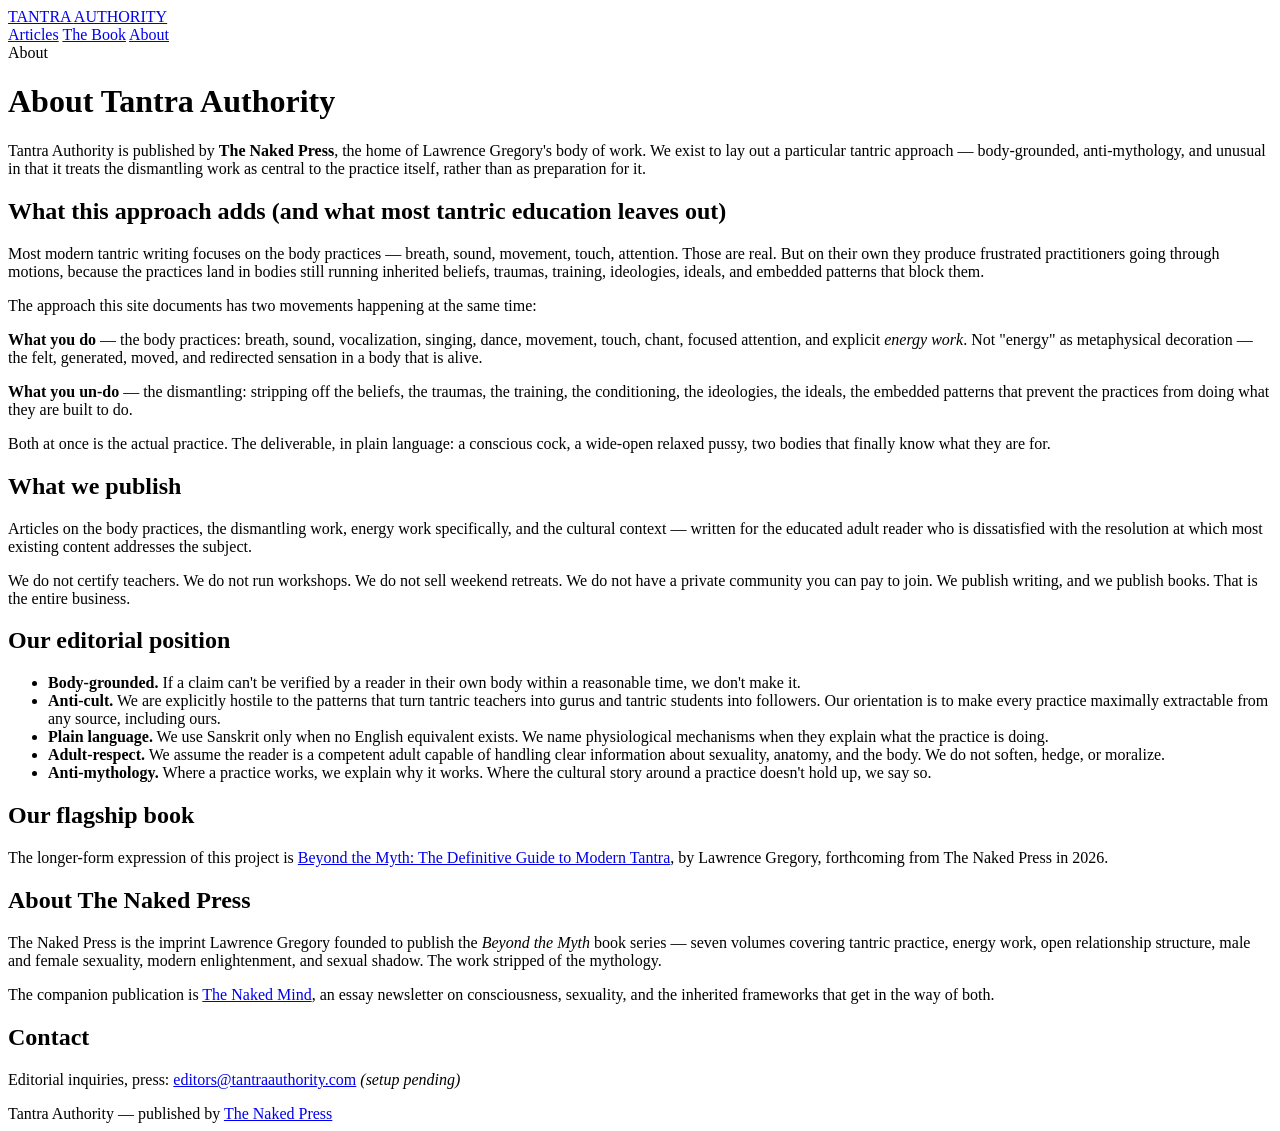
==== about.html @ ad5e303a "Framework correction: two movements (body + dismantling), broader vocabulary, energy honored Per Law" ====
<!DOCTYPE html>
<html lang="en">
<head>
<meta charset="UTF-8">
<meta name="viewport" content="width=device-width, initial-scale=1.0">
<title>About — Tantra Authority</title>
<meta name="description" content="Tantra Authority is published by The Naked Press. Our work is to lay out Lawrence Gregory's tantric approach in plain language — the body practices AND the dismantling work — for adult readers.">
<link rel="stylesheet" href="styles.css">
<link rel="icon" href="data:image/svg+xml,<svg xmlns='http://www.w3.org/2000/svg' viewBox='0 0 100 100'><text y='.9em' font-size='90'>○</text></svg>">
</head>
<body>

<header class="site-header">
  <div class="site-header-inner">
    <a href="index.html" class="site-logo">TANTRA <span>AUTHORITY</span></a>
    <nav class="site-nav">
      <a href="index.html">Articles</a>
      <a href="book.html">The Book</a>
      <a href="about.html">About</a>
    </nav>
  </div>
</header>

<main>

  <div class="article-meta">
    <span class="pill">About</span>
  </div>

  <h1>About Tantra Authority</h1>

  <p>Tantra Authority is published by <strong>The Naked Press</strong>, the home of Lawrence Gregory's body of work. We exist to lay out a particular tantric approach — body-grounded, anti-mythology, and unusual in that it treats the dismantling work as central to the practice itself, rather than as preparation for it.</p>

  <h2>What this approach adds (and what most tantric education leaves out)</h2>

  <p>Most modern tantric writing focuses on the body practices — breath, sound, movement, touch, attention. Those are real. But on their own they produce frustrated practitioners going through motions, because the practices land in bodies still running inherited beliefs, traumas, training, ideologies, ideals, and embedded patterns that block them.</p>

  <p>The approach this site documents has two movements happening at the same time:</p>

  <p><strong>What you do</strong> — the body practices: breath, sound, vocalization, singing, dance, movement, touch, chant, focused attention, and explicit <em>energy work</em>. Not "energy" as metaphysical decoration — the felt, generated, moved, and redirected sensation in a body that is alive.</p>

  <p><strong>What you un-do</strong> — the dismantling: stripping off the beliefs, the traumas, the training, the conditioning, the ideologies, the ideals, the embedded patterns that prevent the practices from doing what they are built to do.</p>

  <p>Both at once is the actual practice. The deliverable, in plain language: a conscious cock, a wide-open relaxed pussy, two bodies that finally know what they are for.</p>

  <h2>What we publish</h2>

  <p>Articles on the body practices, the dismantling work, energy work specifically, and the cultural context — written for the educated adult reader who is dissatisfied with the resolution at which most existing content addresses the subject.</p>

  <p>We do not certify teachers. We do not run workshops. We do not sell weekend retreats. We do not have a private community you can pay to join. We publish writing, and we publish books. That is the entire business.</p>

  <h2>Our editorial position</h2>

  <ul>
    <li><strong>Body-grounded.</strong> If a claim can't be verified by a reader in their own body within a reasonable time, we don't make it.</li>
    <li><strong>Anti-cult.</strong> We are explicitly hostile to the patterns that turn tantric teachers into gurus and tantric students into followers. Our orientation is to make every practice maximally extractable from any source, including ours.</li>
    <li><strong>Plain language.</strong> We use Sanskrit only when no English equivalent exists. We name physiological mechanisms when they explain what the practice is doing.</li>
    <li><strong>Adult-respect.</strong> We assume the reader is a competent adult capable of handling clear information about sexuality, anatomy, and the body. We do not soften, hedge, or moralize.</li>
    <li><strong>Anti-mythology.</strong> Where a practice works, we explain why it works. Where the cultural story around a practice doesn't hold up, we say so.</li>
  </ul>

  <h2>Our flagship book</h2>

  <p>The longer-form expression of this project is <a href="book.html">Beyond the Myth: The Definitive Guide to Modern Tantra</a>, by Lawrence Gregory, forthcoming from The Naked Press in 2026.</p>

  <h2>About The Naked Press</h2>

  <p>The Naked Press is the imprint Lawrence Gregory founded to publish the <em>Beyond the Myth</em> book series — seven volumes covering tantric practice, energy work, open relationship structure, male and female sexuality, modern enlightenment, and sexual shadow. The work stripped of the mythology.</p>

  <p>The companion publication is <a href="https://thenakedmind.ai">The Naked Mind</a>, an essay newsletter on consciousness, sexuality, and the inherited frameworks that get in the way of both.</p>

  <h2>Contact</h2>

  <p>Editorial inquiries, press: <a href="mailto:editors@tantraauthority.com">editors@tantraauthority.com</a> <em>(setup pending)</em></p>

</main>

<footer class="site-footer">
  <div>Tantra Authority — published by <a href="https://thenaked.press">The Naked Press</a></div>
  
</footer>

</body>
</html>
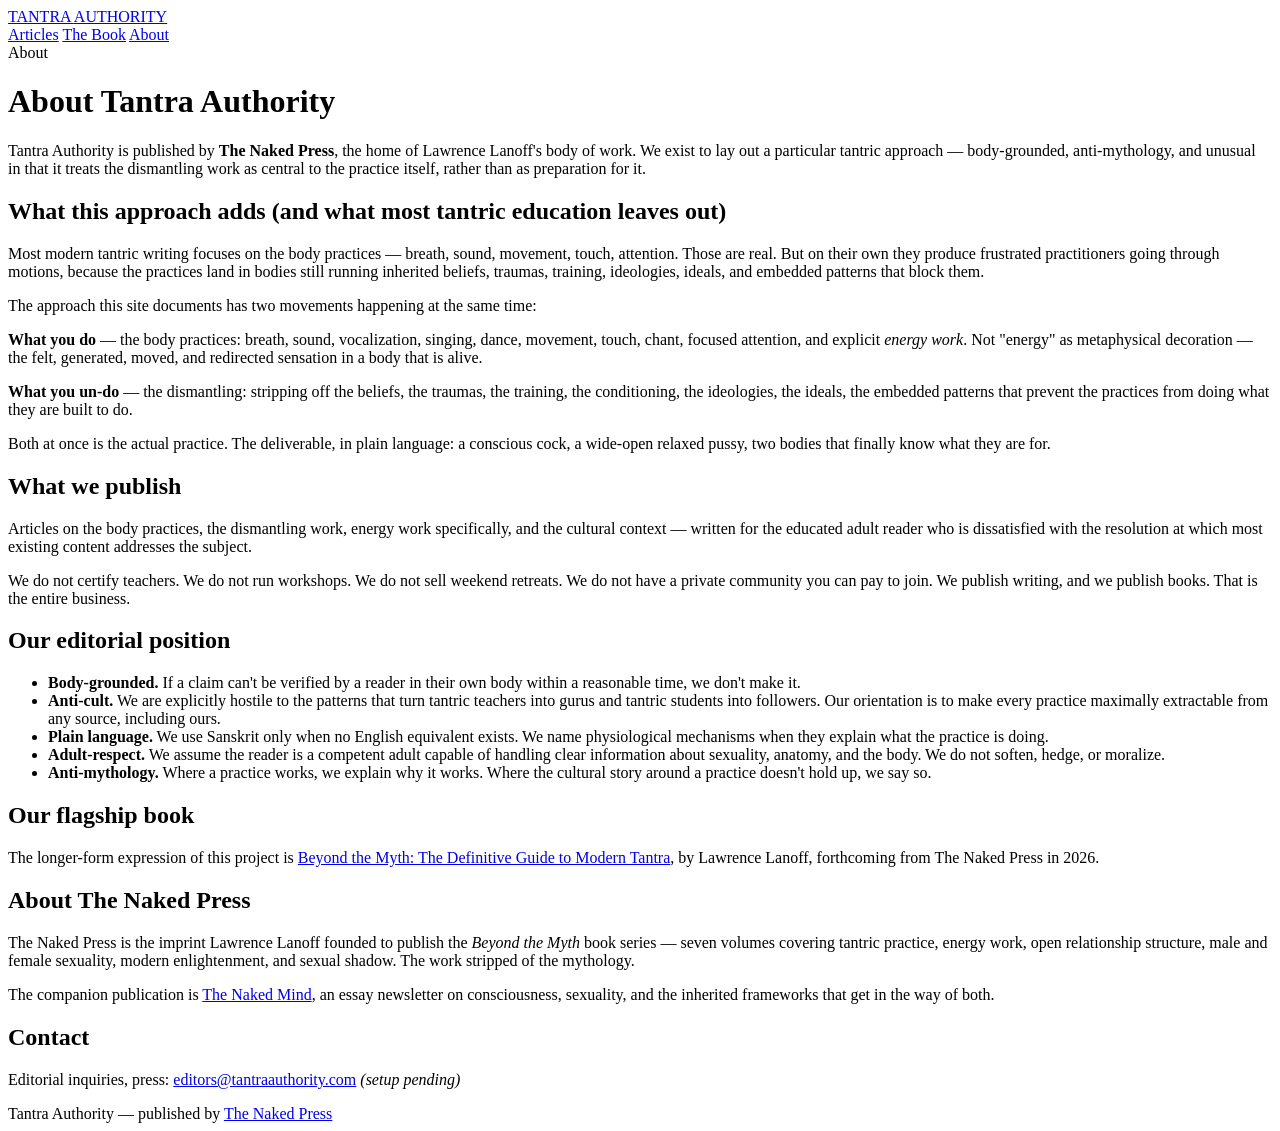
==== commit 4875ffca: "Byline LOCKED: Lawrence Lanoff. Author bio surfaces the director angle. Per Lawrence's decision — th" ====
--- a/about.html
+++ b/about.html
@@ -4,7 +4,7 @@
 <meta charset="UTF-8">
 <meta name="viewport" content="width=device-width, initial-scale=1.0">
 <title>About — Tantra Authority</title>
-<meta name="description" content="Tantra Authority is published by The Naked Press. Our work is to lay out Lawrence Gregory's tantric approach in plain language — the body practices AND the dismantling work — for adult readers.">
+<meta name="description" content="Tantra Authority is published by The Naked Press. Our work is to lay out Lawrence Lanoff's tantric approach in plain language — the body practices AND the dismantling work — for adult readers.">
 <link rel="stylesheet" href="styles.css">
 <link rel="icon" href="data:image/svg+xml,<svg xmlns='http://www.w3.org/2000/svg' viewBox='0 0 100 100'><text y='.9em' font-size='90'>○</text></svg>">
 </head>
@@ -29,7 +29,7 @@
 
   <h1>About Tantra Authority</h1>
 
-  <p>Tantra Authority is published by <strong>The Naked Press</strong>, the home of Lawrence Gregory's body of work. We exist to lay out a particular tantric approach — body-grounded, anti-mythology, and unusual in that it treats the dismantling work as central to the practice itself, rather than as preparation for it.</p>
+  <p>Tantra Authority is published by <strong>The Naked Press</strong>, the home of Lawrence Lanoff's body of work. We exist to lay out a particular tantric approach — body-grounded, anti-mythology, and unusual in that it treats the dismantling work as central to the practice itself, rather than as preparation for it.</p>
 
   <h2>What this approach adds (and what most tantric education leaves out)</h2>
 
@@ -61,11 +61,11 @@
 
   <h2>Our flagship book</h2>
 
-  <p>The longer-form expression of this project is <a href="book.html">Beyond the Myth: The Definitive Guide to Modern Tantra</a>, by Lawrence Gregory, forthcoming from The Naked Press in 2026.</p>
+  <p>The longer-form expression of this project is <a href="book.html">Beyond the Myth: The Definitive Guide to Modern Tantra</a>, by Lawrence Lanoff, forthcoming from The Naked Press in 2026.</p>
 
   <h2>About The Naked Press</h2>
 
-  <p>The Naked Press is the imprint Lawrence Gregory founded to publish the <em>Beyond the Myth</em> book series — seven volumes covering tantric practice, energy work, open relationship structure, male and female sexuality, modern enlightenment, and sexual shadow. The work stripped of the mythology.</p>
+  <p>The Naked Press is the imprint Lawrence Lanoff founded to publish the <em>Beyond the Myth</em> book series — seven volumes covering tantric practice, energy work, open relationship structure, male and female sexuality, modern enlightenment, and sexual shadow. The work stripped of the mythology.</p>
 
   <p>The companion publication is <a href="https://thenakedmind.ai">The Naked Mind</a>, an essay newsletter on consciousness, sexuality, and the inherited frameworks that get in the way of both.</p>
 
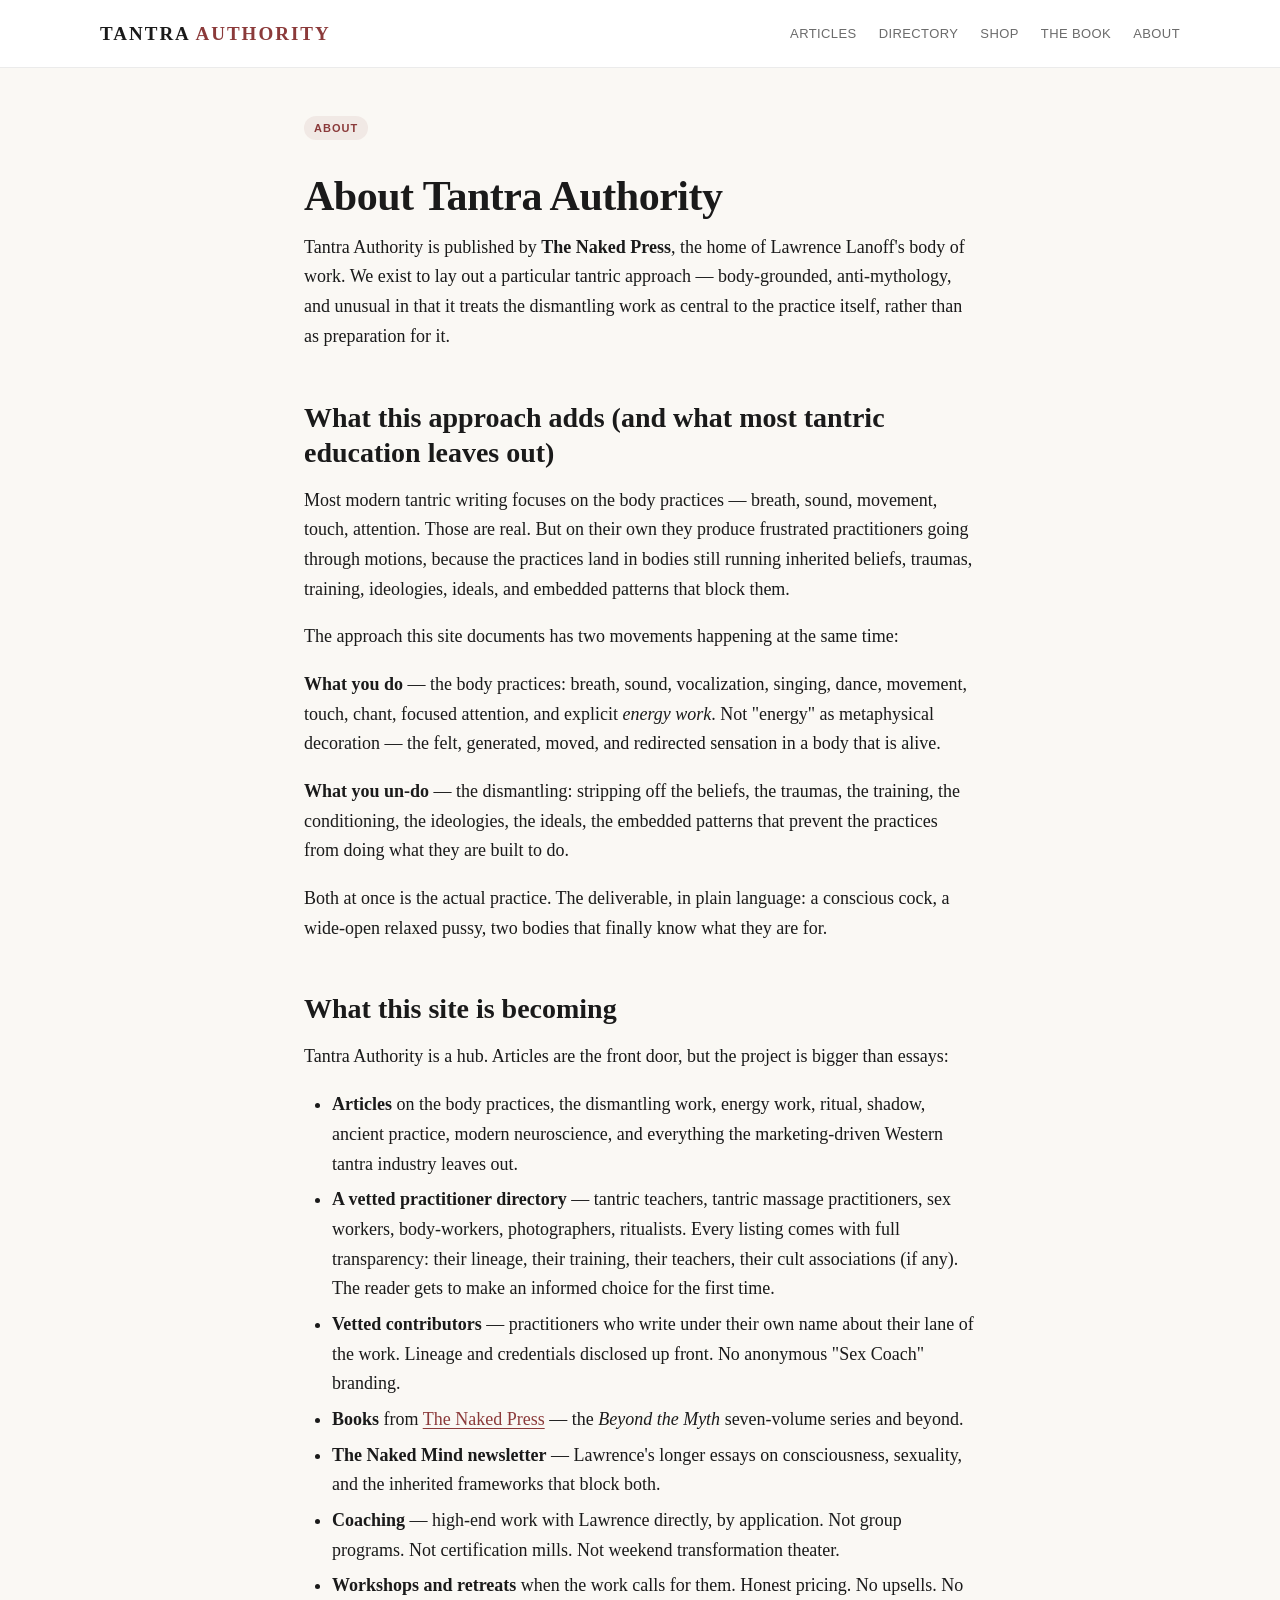
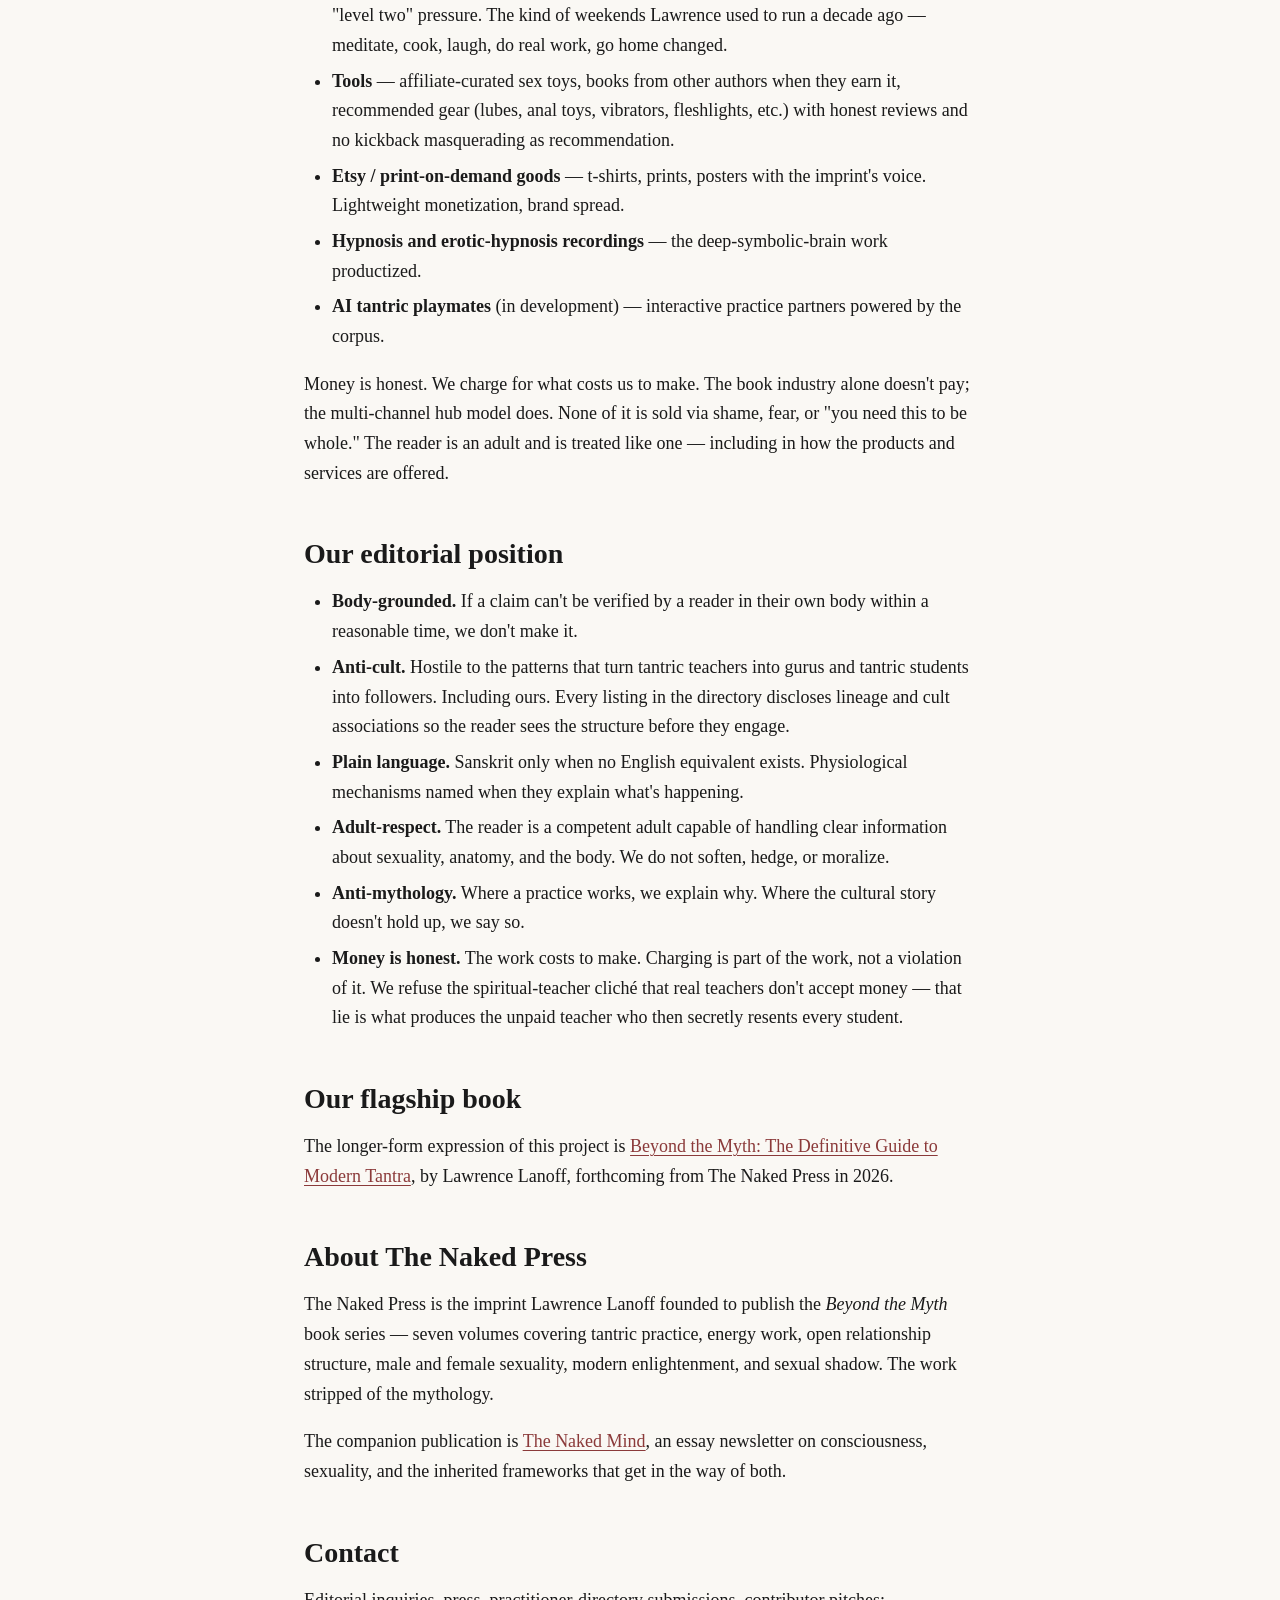
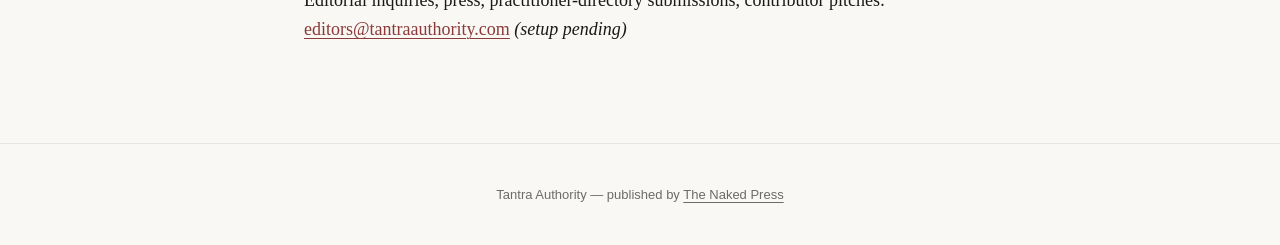
==== commit d6a0047a: "Super-site reframe: directory + shop + multi-channel revenue, plus rabbit-hole CTAs Per Lawrence's c" ====
--- a/about.html
+++ b/about.html
@@ -15,6 +15,8 @@
     <a href="index.html" class="site-logo">TANTRA <span>AUTHORITY</span></a>
     <nav class="site-nav">
       <a href="index.html">Articles</a>
+      <a href="directory.html">Directory</a>
+      <a href="shop.html">Shop</a>
       <a href="book.html">The Book</a>
       <a href="about.html">About</a>
     </nav>
@@ -43,20 +45,35 @@
 
   <p>Both at once is the actual practice. The deliverable, in plain language: a conscious cock, a wide-open relaxed pussy, two bodies that finally know what they are for.</p>
 
-  <h2>What we publish</h2>
+  <h2>What this site is becoming</h2>
 
-  <p>Articles on the body practices, the dismantling work, energy work specifically, and the cultural context — written for the educated adult reader who is dissatisfied with the resolution at which most existing content addresses the subject.</p>
+  <p>Tantra Authority is a hub. Articles are the front door, but the project is bigger than essays:</p>
 
-  <p>We do not certify teachers. We do not run workshops. We do not sell weekend retreats. We do not have a private community you can pay to join. We publish writing, and we publish books. That is the entire business.</p>
+  <ul>
+    <li><strong>Articles</strong> on the body practices, the dismantling work, energy work, ritual, shadow, ancient practice, modern neuroscience, and everything the marketing-driven Western tantra industry leaves out.</li>
+    <li><strong>A vetted practitioner directory</strong> — tantric teachers, tantric massage practitioners, sex workers, body-workers, photographers, ritualists. Every listing comes with full transparency: their lineage, their training, their teachers, their cult associations (if any). The reader gets to make an informed choice for the first time.</li>
+    <li><strong>Vetted contributors</strong> — practitioners who write under their own name about their lane of the work. Lineage and credentials disclosed up front. No anonymous "Sex Coach" branding.</li>
+    <li><strong>Books</strong> from <a href="https://thenaked.press">The Naked Press</a> — the <em>Beyond the Myth</em> seven-volume series and beyond.</li>
+    <li><strong>The Naked Mind newsletter</strong> — Lawrence's longer essays on consciousness, sexuality, and the inherited frameworks that block both.</li>
+    <li><strong>Coaching</strong> — high-end work with Lawrence directly, by application. Not group programs. Not certification mills. Not weekend transformation theater.</li>
+    <li><strong>Workshops and retreats</strong> when the work calls for them. Honest pricing. No upsells. No "level two" pressure. The kind of weekends Lawrence used to run a decade ago — meditate, cook, laugh, do real work, go home changed.</li>
+    <li><strong>Tools</strong> — affiliate-curated sex toys, books from other authors when they earn it, recommended gear (lubes, anal toys, vibrators, fleshlights, etc.) with honest reviews and no kickback masquerading as recommendation.</li>
+    <li><strong>Etsy / print-on-demand goods</strong> — t-shirts, prints, posters with the imprint's voice. Lightweight monetization, brand spread.</li>
+    <li><strong>Hypnosis and erotic-hypnosis recordings</strong> — the deep-symbolic-brain work productized.</li>
+    <li><strong>AI tantric playmates</strong> (in development) — interactive practice partners powered by the corpus.</li>
+  </ul>
+
+  <p>Money is honest. We charge for what costs us to make. The book industry alone doesn't pay; the multi-channel hub model does. None of it is sold via shame, fear, or "you need this to be whole." The reader is an adult and is treated like one — including in how the products and services are offered.</p>
 
   <h2>Our editorial position</h2>
 
   <ul>
     <li><strong>Body-grounded.</strong> If a claim can't be verified by a reader in their own body within a reasonable time, we don't make it.</li>
-    <li><strong>Anti-cult.</strong> We are explicitly hostile to the patterns that turn tantric teachers into gurus and tantric students into followers. Our orientation is to make every practice maximally extractable from any source, including ours.</li>
-    <li><strong>Plain language.</strong> We use Sanskrit only when no English equivalent exists. We name physiological mechanisms when they explain what the practice is doing.</li>
-    <li><strong>Adult-respect.</strong> We assume the reader is a competent adult capable of handling clear information about sexuality, anatomy, and the body. We do not soften, hedge, or moralize.</li>
-    <li><strong>Anti-mythology.</strong> Where a practice works, we explain why it works. Where the cultural story around a practice doesn't hold up, we say so.</li>
+    <li><strong>Anti-cult.</strong> Hostile to the patterns that turn tantric teachers into gurus and tantric students into followers. Including ours. Every listing in the directory discloses lineage and cult associations so the reader sees the structure before they engage.</li>
+    <li><strong>Plain language.</strong> Sanskrit only when no English equivalent exists. Physiological mechanisms named when they explain what's happening.</li>
+    <li><strong>Adult-respect.</strong> The reader is a competent adult capable of handling clear information about sexuality, anatomy, and the body. We do not soften, hedge, or moralize.</li>
+    <li><strong>Anti-mythology.</strong> Where a practice works, we explain why. Where the cultural story doesn't hold up, we say so.</li>
+    <li><strong>Money is honest.</strong> The work costs to make. Charging is part of the work, not a violation of it. We refuse the spiritual-teacher cliché that real teachers don't accept money — that lie is what produces the unpaid teacher who then secretly resents every student.</li>
   </ul>
 
   <h2>Our flagship book</h2>
@@ -71,7 +88,7 @@
 
   <h2>Contact</h2>
 
-  <p>Editorial inquiries, press: <a href="mailto:editors@tantraauthority.com">editors@tantraauthority.com</a> <em>(setup pending)</em></p>
+  <p>Editorial inquiries, press, practitioner-directory submissions, contributor pitches: <a href="mailto:editors@tantraauthority.com">editors@tantraauthority.com</a> <em>(setup pending)</em></p>
 
 </main>
 
--- a/styles.css
+++ b/styles.css
@@ -0,0 +1,371 @@
+/* Tantra Authority — base stylesheet
+   Clean, readable, calm. Not punk. Not New Age.
+   Designed for educational long-form reading.
+*/
+
+:root {
+  --bg: #faf8f4;
+  --bg-card: #ffffff;
+  --text: #1a1a1a;
+  --text-muted: #6b6b6b;
+  --accent: #8b3a3a;        /* deep red — earthy, not sex-shop red */
+  --accent-soft: #c89d9c;
+  --border: rgba(0,0,0,0.08);
+  --gold: #b8860b;          /* muted gold for CTA */
+  --max-w: 720px;
+  --max-w-wide: 1080px;
+}
+
+* { box-sizing: border-box; }
+html, body { margin: 0; padding: 0; }
+body {
+  font-family: 'Charter', 'Georgia', 'Cambria', 'Times New Roman', serif;
+  font-size: 18px;
+  line-height: 1.65;
+  color: var(--text);
+  background: var(--bg);
+  -webkit-font-smoothing: antialiased;
+}
+
+/* Site header */
+.site-header {
+  border-bottom: 1px solid var(--border);
+  background: var(--bg-card);
+  padding: 18px 24px;
+  position: sticky; top: 0; z-index: 50;
+  backdrop-filter: blur(8px);
+}
+.site-header-inner {
+  max-width: var(--max-w-wide);
+  margin: 0 auto;
+  display: flex;
+  align-items: center;
+  justify-content: space-between;
+  gap: 32px;
+}
+.site-logo {
+  font-family: 'Charter', serif;
+  font-weight: 700;
+  font-size: 19px;
+  letter-spacing: 2px;
+  text-transform: uppercase;
+  text-decoration: none;
+  color: var(--text);
+}
+.site-logo span { color: var(--accent); }
+.site-nav { display: flex; gap: 22px; }
+.site-nav a {
+  font-family: 'Inter', -apple-system, BlinkMacSystemFont, sans-serif;
+  font-size: 13px;
+  font-weight: 500;
+  letter-spacing: 0.4px;
+  text-decoration: none;
+  color: var(--text-muted);
+  text-transform: uppercase;
+}
+.site-nav a:hover { color: var(--accent); }
+
+/* Main containers */
+main { max-width: var(--max-w); margin: 0 auto; padding: 48px 24px 80px; }
+.wide { max-width: var(--max-w-wide); }
+
+/* Typography */
+h1 {
+  font-family: 'Charter', serif;
+  font-size: 42px;
+  font-weight: 700;
+  line-height: 1.15;
+  letter-spacing: -0.5px;
+  margin: 0 0 12px;
+}
+h2 {
+  font-size: 28px;
+  font-weight: 700;
+  line-height: 1.25;
+  margin: 48px 0 16px;
+}
+h3 {
+  font-size: 21px;
+  font-weight: 700;
+  line-height: 1.3;
+  margin: 32px 0 12px;
+}
+p, ul, ol { margin: 0 0 18px; }
+ul, ol { padding-left: 28px; }
+li { margin-bottom: 6px; }
+strong { font-weight: 700; }
+em { font-style: italic; }
+a { color: var(--accent); text-decoration: underline; text-decoration-thickness: 1px; text-underline-offset: 3px; }
+a:hover { color: var(--gold); }
+
+blockquote {
+  margin: 28px 0;
+  padding: 0 0 0 24px;
+  border-left: 3px solid var(--accent-soft);
+  color: var(--text-muted);
+  font-style: italic;
+}
+
+hr {
+  border: none;
+  border-top: 1px solid var(--border);
+  margin: 48px 0;
+}
+
+/* Hero */
+.hero {
+  text-align: center;
+  padding: 80px 24px 60px;
+  max-width: var(--max-w);
+  margin: 0 auto;
+}
+.hero-eyebrow {
+  font-family: 'Inter', sans-serif;
+  font-size: 12px;
+  font-weight: 600;
+  letter-spacing: 3px;
+  text-transform: uppercase;
+  color: var(--accent);
+  margin-bottom: 16px;
+}
+.hero h1 { font-size: 52px; margin-bottom: 20px; }
+.hero-sub {
+  font-size: 20px;
+  line-height: 1.5;
+  color: var(--text-muted);
+  max-width: 580px;
+  margin: 0 auto 32px;
+}
+
+/* Article meta */
+.article-meta {
+  font-family: 'Inter', sans-serif;
+  font-size: 13px;
+  color: var(--text-muted);
+  margin-bottom: 32px;
+  display: flex;
+  gap: 12px;
+  align-items: center;
+}
+.article-meta .pill {
+  display: inline-block;
+  padding: 3px 10px;
+  border-radius: 100px;
+  background: rgba(139,58,58,0.08);
+  color: var(--accent);
+  font-size: 11px;
+  font-weight: 600;
+  letter-spacing: 1px;
+  text-transform: uppercase;
+}
+
+/* Article list (homepage) */
+.article-list {
+  display: grid;
+  gap: 32px;
+  margin-top: 48px;
+}
+.article-card {
+  border-bottom: 1px solid var(--border);
+  padding-bottom: 28px;
+}
+.article-card:last-child { border-bottom: none; }
+.article-card a { text-decoration: none; color: inherit; }
+.article-card h3 {
+  margin: 0 0 8px;
+  transition: color 0.15s;
+}
+.article-card a:hover h3 { color: var(--accent); }
+.article-card .excerpt {
+  color: var(--text-muted);
+  font-size: 17px;
+  margin: 0;
+}
+.article-card .meta {
+  font-family: 'Inter', sans-serif;
+  font-size: 12px;
+  color: var(--text-muted);
+  letter-spacing: 1px;
+  text-transform: uppercase;
+  margin-top: 10px;
+}
+
+/* CTA card (book funnel) */
+.cta-card {
+  margin: 60px 0 0;
+  padding: 36px;
+  background: var(--bg-card);
+  border: 1px solid var(--border);
+  border-radius: 8px;
+  text-align: center;
+}
+.cta-card .eyebrow {
+  font-family: 'Inter', sans-serif;
+  font-size: 12px;
+  font-weight: 600;
+  letter-spacing: 3px;
+  text-transform: uppercase;
+  color: var(--gold);
+  margin-bottom: 10px;
+}
+.cta-card h3 {
+  font-size: 24px;
+  margin: 0 0 12px;
+}
+.cta-card p {
+  color: var(--text-muted);
+  max-width: 480px;
+  margin: 0 auto 24px;
+}
+.cta-button {
+  display: inline-block;
+  background: var(--accent);
+  color: #fff !important;
+  font-family: 'Inter', sans-serif;
+  font-size: 13px;
+  font-weight: 600;
+  letter-spacing: 1.5px;
+  text-transform: uppercase;
+  text-decoration: none !important;
+  padding: 14px 32px;
+  border-radius: 4px;
+  transition: background 0.15s;
+}
+.cta-button:hover { background: var(--gold) !important; color: #fff !important; }
+
+/* Invite the Animal In — rich rabbit-hole CTA module */
+.animal-cta {
+  margin: 64px 0 24px;
+  padding: 36px 32px 32px;
+  background: linear-gradient(180deg, rgba(139,58,58,0.04), rgba(184,134,11,0.03));
+  border: 1px solid var(--border);
+  border-radius: 10px;
+}
+.animal-cta-eyebrow {
+  font-family: 'Inter', sans-serif;
+  font-size: 11px;
+  font-weight: 600;
+  letter-spacing: 3px;
+  text-transform: uppercase;
+  color: var(--accent);
+  margin-bottom: 8px;
+}
+.animal-cta-headline {
+  font-family: 'Charter', serif;
+  font-size: 24px;
+  font-weight: 700;
+  line-height: 1.25;
+  margin: 0 0 14px;
+  color: var(--text);
+}
+.animal-cta-intro {
+  font-size: 16px;
+  color: var(--text-muted);
+  margin-bottom: 24px;
+  font-style: italic;
+}
+.rabbit-hole {
+  display: grid;
+  grid-template-columns: repeat(auto-fit, minmax(220px, 1fr));
+  gap: 14px;
+  margin-top: 18px;
+}
+.rabbit-hole-item {
+  padding: 16px 18px;
+  background: rgba(255,255,255,0.6);
+  border: 1px solid var(--border);
+  border-radius: 6px;
+  text-decoration: none;
+  color: var(--text);
+  transition: all 0.15s;
+  display: block;
+}
+.rabbit-hole-item:hover {
+  background: rgba(255,255,255,0.95);
+  border-color: var(--accent-soft);
+  transform: translateY(-1px);
+}
+.rabbit-hole-item .rh-label {
+  font-family: 'Inter', sans-serif;
+  font-size: 10px;
+  font-weight: 600;
+  letter-spacing: 1.5px;
+  text-transform: uppercase;
+  color: var(--accent);
+  margin-bottom: 6px;
+}
+.rabbit-hole-item .rh-title {
+  font-family: 'Charter', serif;
+  font-size: 16px;
+  font-weight: 700;
+  line-height: 1.3;
+  margin-bottom: 4px;
+  color: var(--text);
+}
+.rabbit-hole-item .rh-desc {
+  font-size: 13px;
+  color: var(--text-muted);
+  line-height: 1.4;
+}
+
+/* Newsletter inline */
+.newsletter {
+  margin: 48px 0;
+  padding: 28px;
+  border: 1px dashed var(--border);
+  border-radius: 6px;
+  text-align: center;
+}
+.newsletter h4 {
+  margin: 0 0 8px;
+  font-size: 18px;
+}
+.newsletter p { color: var(--text-muted); margin: 0 0 18px; font-size: 15px; }
+.newsletter form { display: flex; gap: 8px; max-width: 440px; margin: 0 auto; }
+.newsletter input[type="email"] {
+  flex: 1;
+  padding: 12px 14px;
+  border: 1px solid var(--border);
+  border-radius: 4px;
+  font-family: 'Inter', sans-serif;
+  font-size: 14px;
+  background: #fff;
+}
+.newsletter button {
+  padding: 12px 22px;
+  background: var(--accent);
+  color: #fff;
+  border: none;
+  border-radius: 4px;
+  font-family: 'Inter', sans-serif;
+  font-size: 13px;
+  font-weight: 600;
+  letter-spacing: 1px;
+  text-transform: uppercase;
+  cursor: pointer;
+}
+
+/* Footer */
+.site-footer {
+  border-top: 1px solid var(--border);
+  padding: 40px 24px;
+  text-align: center;
+  font-family: 'Inter', sans-serif;
+  font-size: 13px;
+  color: var(--text-muted);
+}
+.site-footer a { color: var(--text-muted); }
+.site-footer .footer-imprint { margin-top: 8px; font-size: 11px; letter-spacing: 1px; }
+
+/* Mobile */
+@media (max-width: 640px) {
+  body { font-size: 17px; }
+  h1 { font-size: 32px; }
+  .hero h1 { font-size: 38px; }
+  .hero-sub { font-size: 17px; }
+  h2 { font-size: 24px; }
+  .site-nav { gap: 14px; }
+  .site-nav a { font-size: 12px; }
+  main { padding: 32px 20px 60px; }
+  .cta-card { padding: 28px 20px; }
+}
